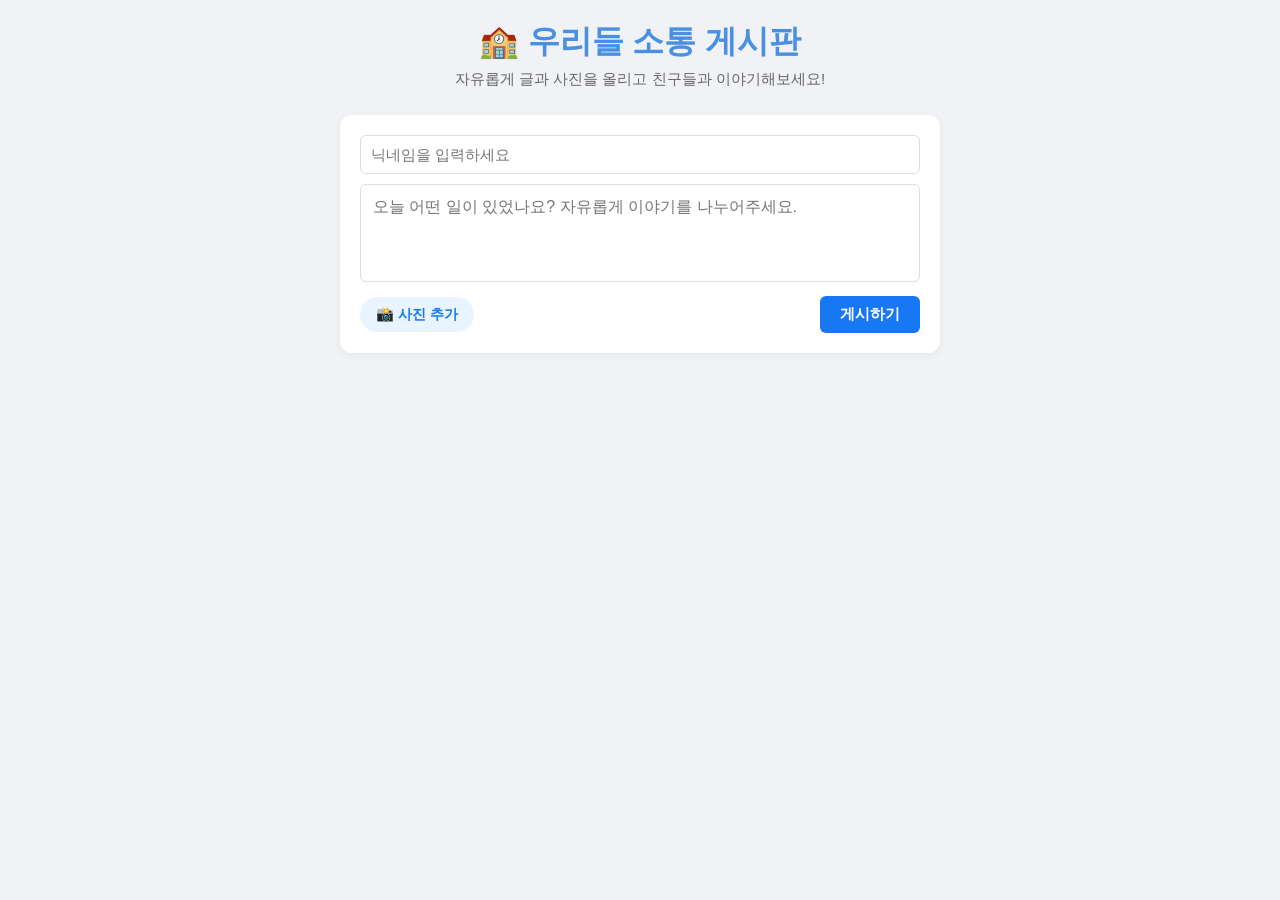
==== index.html @ c6dcbeb1 "Add files via upload" ====
<!DOCTYPE html>
<html lang="ko">
<head>
    <meta charset="UTF-8">
    <meta name="viewport" content="width=device-width, initial-scale=1.0">
    <title>학생 소통 게시판</title>
    <link rel="stylesheet" href="style.css">
</head>
<body>

    <div class="container">
        <header>
            <h1>🏫 우리들 소통 게시판</h1>
            <p>자유롭게 글과 사진을 올리고 친구들과 이야기해보세요!</p>
        </header>

        <!-- 게시글 작성 구역 -->
        <section class="write-section">
            <input type="text" id="username" placeholder="닉네임을 입력하세요" required>
            <textarea id="content" placeholder="오늘 어떤 일이 있었나요? 자유롭게 이야기를 나누어주세요." rows="4" required></textarea>
            
            <div class="write-bottom">
                <label for="image-input" class="file-label">📸 사진 추가</label>
                <input type="file" id="image-input" accept="image/*">
                <button id="submit-btn">게시하기</button>
            </div>
            <!-- 이미지 미리보기 -->
            <div id="image-preview-container" class="hidden">
                <img id="image-preview" src="" alt="미리보기">
                <button id="remove-img-btn">❌</button>
            </div>
        </section>

        <!-- 게시글 리스트 구역 -->
        <main id="board-feed">
            <!-- JS를 통해 게시글이 이곳에 동적으로 추가됩니다 -->
        </main>
    </div>

    <script src="script.js"></script>
</body>
</html>
---- style.css ----
* {
    box-sizing: border-box;
    margin: 0;
    padding: 0;
    font-family: 'Noto Sans KR', sans-serif;
}

body {
    background-color: #f0f2f5;
    color: #333;
    padding: 20px;
}

.container {
    max-width: 600px;
    margin: 0 auto;
}

header {
    text-align: center;
    margin-bottom: 25px;
}

header h1 {
    color: #4a90e2;
    margin-bottom: 5px;
}

header p {
    color: #666;
    font-size: 0.95rem;
}

/* 게시글 작성 UI */
.write-section {
    background: #fff;
    padding: 20px;
    border-radius: 12px;
    box-shadow: 0 2px 8px rgba(0,0,0,0.05);
    margin-bottom: 20px;
}

#username {
    width: 100%;
    padding: 10px;
    border: 1px solid #ddd;
    border-radius: 6px;
    margin-bottom: 10px;
    font-size: 0.95rem;
}

#content {
    width: 100%;
    padding: 12px;
    border: 1px solid #ddd;
    border-radius: 6px;
    resize: none;
    font-size: 1rem;
    margin-bottom: 10px;
}

.write-bottom {
    display: flex;
    justify-content: space-between;
    align-items: center;
}

.file-label {
    background-color: #e8f4ff;
    color: #1877f2;
    padding: 8px 16px;
    border-radius: 20px;
    cursor: pointer;
    font-weight: bold;
    font-size: 0.9rem;
    transition: background 0.2s;
}

.file-label:hover {
    background-color: #d0e8ff;
}

#image-input {
    display: none;
}

#submit-btn {
    background-color: #1877f2;
    color: white;
    border: none;
    padding: 8px 20px;
    border-radius: 6px;
    font-weight: bold;
    cursor: pointer;
    font-size: 0.95rem;
}

#submit-btn:hover {
    background-color: #145dbf;
}

/* 이미지 미리보기 구역 */
#image-preview-container {
    position: relative;
    margin-top: 10px;
    max-height: 200px;
    overflow: hidden;
    border-radius: 8px;
}

#image-preview {
    width: 100%;
    display: block;
    object-fit: cover;
}

#remove-img-btn {
    position: absolute;
    top: 5px;
    right: 5px;
    background: rgba(0,0,0,0.6);
    color: white;
    border: none;
    border-radius: 50%;
    width: 25px;
    height: 25px;
    cursor: pointer;
}

.hidden {
    display: none !important;
}

/* 게시글 피드 UI */
.post {
    background: white;
    border-radius: 12px;
    padding: 20px;
    margin-bottom: 20px;
    box-shadow: 0 2px 8px rgba(0,0,0,0.05);
}

.post-header {
    margin-bottom: 12px;
}

.post-author {
    font-weight: bold;
    color: #222;
}

.post-time {
    font-size: 0.8rem;
    color: #888;
    margin-top: 2px;
}

.post-text {
    font-size: 1rem;
    line-height: 1.5;
    margin-bottom: 12px;
    white-space: pre-wrap;
}

.post-img {
    width: 100%;
    max-height: 400px;
    object-fit: cover;
    border-radius: 8px;
    margin-bottom: 12px;
}

/* 반응 버튼 (좋아요 등) */
.post-actions {
    border-top: 1px solid #eee;
    border-bottom: 1px solid #eee;
    padding: 8px 0;
    display: flex;
    gap: 15px;
    margin-bottom: 12px;
}

.action-btn {
    background: none;
    border: none;
    color: #65676b;
    font-size: 0.9rem;
    cursor: pointer;
    font-weight: bold;
    display: flex;
    align-items: center;
    gap: 5px;
}

.action-btn.liked {
    color: #e0245e;
}

/* 댓글 구역 */
.comments-section {
    background: #f8f9fa;
    padding: 12px;
    border-radius: 8px;
}

.comment-list {
    list-style: none;
    margin-bottom: 10px;
}

.comment-item {
    font-size: 0.9rem;
    margin-bottom: 6px;
    line-height: 1.4;
}

.comment-user {
    font-weight: bold;
    margin-right: 5px;
}

.comment-input-box {
    display: flex;
    gap: 8px;
}

.comment-input {
    flex: 1;
    padding: 6px 10px;
    border: 1px solid #ddd;
    border-radius: 20px;
    font-size: 0.85rem;
}

.comment-submit {
    background: #4a90e2;
    color: white;
    border: none;
    padding: 4px 12px;
    border-radius: 20px;
    font-size: 0.85rem;
    cursor: pointer;
}
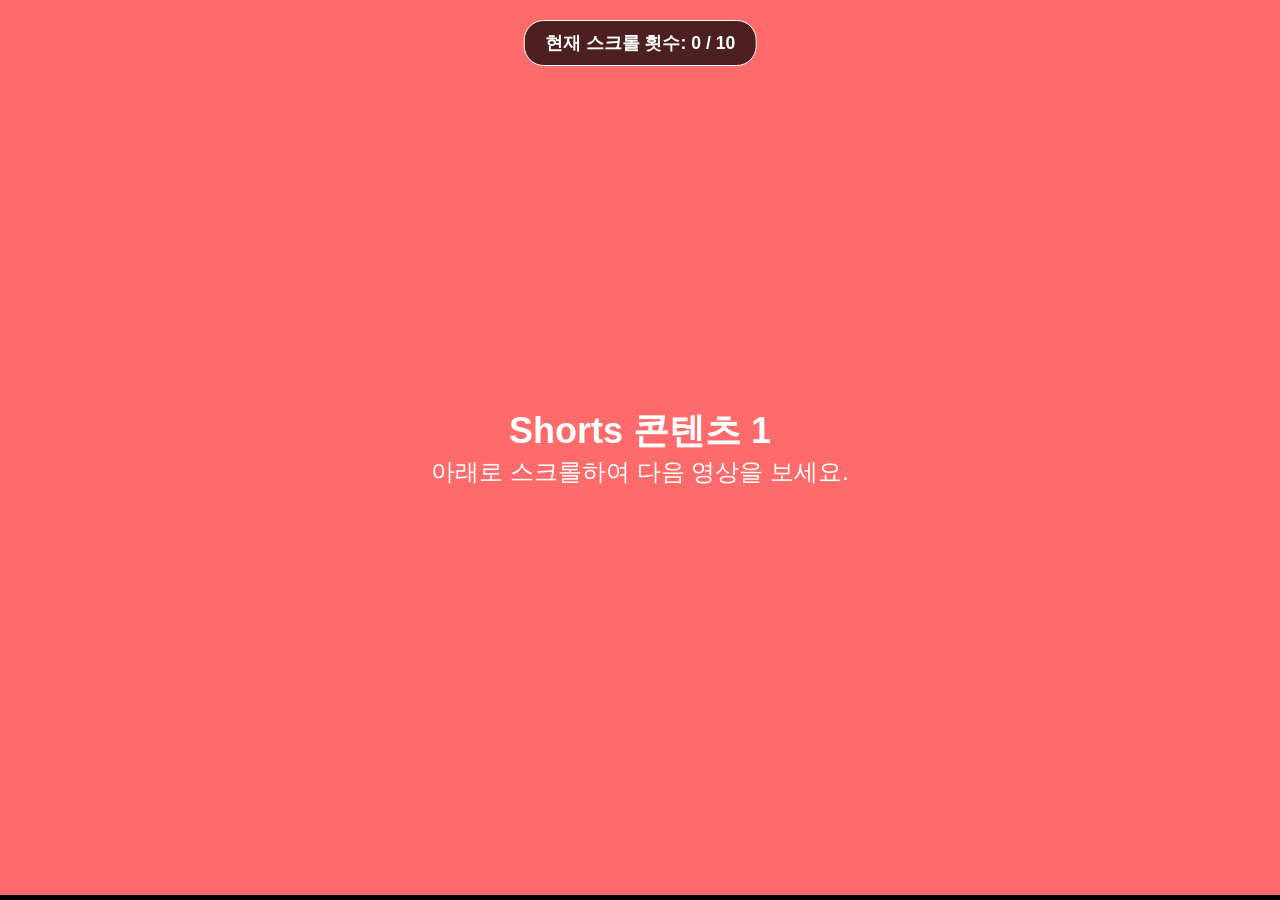
==== commit 9f558746: "Add files via upload" ====
--- a/index.html
+++ b/index.html
@@ -3,38 +3,33 @@
 <head>
     <meta charset="UTF-8">
     <meta name="viewport" content="width=device-width, initial-scale=1.0">
-    <title>학생 소통 게시판</title>
+    <title>숏폼 중독 방지 타이머</title>
     <link rel="stylesheet" href="style.css">
 </head>
 <body>
 
-    <div class="container">
-        <header>
-            <h1>🏫 우리들 소통 게시판</h1>
-            <p>자유롭게 글과 사진을 올리고 친구들과 이야기해보세요!</p>
-        </header>
+    <!-- 상단 스크롤 횟수 표시 바 -->
+    <div class="counter-badge">
+        현재 스크롤 횟수: <span id="scroll-count">0</span> / 10
+    </div>
 
-        <!-- 게시글 작성 구역 -->
-        <section class="write-section">
-            <input type="text" id="username" placeholder="닉네임을 입력하세요" required>
-            <textarea id="content" placeholder="오늘 어떤 일이 있었나요? 자유롭게 이야기를 나누어주세요." rows="4" required></textarea>
-            
-            <div class="write-bottom">
-                <label for="image-input" class="file-label">📸 사진 추가</label>
-                <input type="file" id="image-input" accept="image/*">
-                <button id="submit-btn">게시하기</button>
-            </div>
-            <!-- 이미지 미리보기 -->
-            <div id="image-preview-container" class="hidden">
-                <img id="image-preview" src="" alt="미리보기">
-                <button id="remove-img-btn">❌</button>
-            </div>
-        </section>
+    <!-- 숏폼 피드 컨테이너 -->
+    <div id="feed-container">
+        <!-- 초기 콘텐츠 1개 -->
+        <div class="short-video-card" style="background-color: #ff6b6b;">
+            <h2>Shorts 콘텐츠 1</h2>
+            <p>아래로 스크롤하여 다음 영상을 보세요.</p>
+        </div>
+    </div>
 
-        <!-- 게시글 리스트 구역 -->
-        <main id="board-feed">
-            <!-- JS를 통해 게시글이 이곳에 동적으로 추가됩니다 -->
-        </main>
+    <!-- 10회 제한 경고 모달창 -->
+    <div id="warning-modal" class="modal hidden">
+        <div class="modal-content">
+            <h2>⚠️ 숏폼 과몰입 경고 ⚠️</h2>
+            <p>오늘 지정한 10회의 스크롤 제한을 모두 소모하셨습니다.</p>
+            <p>도파민 과다 분비를 막기 위해 추가 로드가 차단됩니다. 이제 스마트폰을 내려놓고 잠시 휴식을 취해보세요!</p>
+            <button id="close-btn" onclick="location.reload()">다시 시작하기</button>
+        </div>
     </div>
 
     <script src="script.js"></script>
--- a/style.css
+++ b/style.css
@@ -1,243 +1,95 @@
 * {
-    box-sizing: border-box;
     margin: 0;
     padding: 0;
-    font-family: 'Noto Sans KR', sans-serif;
+    box-sizing: border-box;
 }
 
 body {
-    background-color: #f0f2f5;
-    color: #333;
-    padding: 20px;
+    font-family: 'Arial', sans-serif;
+    background-color: #000;
+    color: #fff;
+    overflow-x: hidden;
 }
 
-.container {
-    max-width: 600px;
-    margin: 0 auto;
+/* 상단 카운터 배지 */
+.counter-badge {
+    position: fixed;
+    top: 20px;
+    left: 50%;
+    transform: translateX(-50%);
+    background-color: rgba(0, 0, 0, 0.7);
+    padding: 10px 20px;
+    border-radius: 20px;
+    font-size: 1.1rem;
+    font-weight: bold;
+    border: 1px solid #fff;
+    z-index: 10;
 }
 
-header {
+/* 숏폼 카드 스타일 (화면 하나를 꽉 채움) */
+.short-video-card {
+    width: 100vw;
+    height: 100vh;
+    display: flex;
+    flex-direction: column;
+    justify-content: center;
+    align-items: center;
+    font-size: 1.5rem;
     text-align: center;
-    margin-bottom: 25px;
+    border-bottom: 5px solid #000;
 }
 
-header h1 {
-    color: #4a90e2;
-    margin-bottom: 5px;
+/* 경고 모달창 스타일 */
+.modal {
+    position: fixed;
+    top: 0;
+    left: 0;
+    width: 100vw;
+    height: 100vh;
+    background-color: rgba(0, 0, 0, 0.9);
+    display: flex;
+    justify-content: center;
+    align-items: center;
+    z-index: 100;
 }
 
-header p {
-    color: #666;
-    font-size: 0.95rem;
+.modal-content {
+    background-color: #222;
+    padding: 30px;
+    border-radius: 15px;
+    text-align: center;
+    max-width: 400px;
+    border: 2px solid #ff4757;
 }
 
-/* 게시글 작성 UI */
-.write-section {
-    background: #fff;
-    padding: 20px;
-    border-radius: 12px;
-    box-shadow: 0 2px 8px rgba(0,0,0,0.05);
-    margin-bottom: 20px;
+.modal-content h2 {
+    color: #ff4757;
+    margin-bottom: 15px;
 }
 
-#username {
-    width: 100%;
-    padding: 10px;
-    border: 1px solid #ddd;
-    border-radius: 6px;
-    margin-bottom: 10px;
-    font-size: 0.95rem;
+.modal-content p {
+    font-size: 1rem;
+    line-height: 1.6;
+    margin-bottom: 20px;
+    color: #ddd;
 }
 
-#content {
-    width: 100%;
-    padding: 12px;
-    border: 1px solid #ddd;
-    border-radius: 6px;
-    resize: none;
+#close-btn {
+    background-color: #ff4757;
+    color: white;
+    border: none;
+    padding: 10px 20px;
     font-size: 1rem;
-    margin-bottom: 10px;
+    border-radius: 5px;
+    cursor: pointer;
+    font-weight: bold;
 }
 
-.write-bottom {
-    display: flex;
-    justify-content: space-between;
-    align-items: center;
+#close-btn:hover {
+    background-color: #ff6b81;
 }
 
-.file-label {
-    background-color: #e8f4ff;
-    color: #1877f2;
-    padding: 8px 16px;
-    border-radius: 20px;
-    cursor: pointer;
-    font-weight: bold;
-    font-size: 0.9rem;
-    transition: background 0.2s;
-}
-
-.file-label:hover {
-    background-color: #d0e8ff;
-}
-
-#image-input {
-    display: none;
-}
-
-#submit-btn {
-    background-color: #1877f2;
-    color: white;
-    border: none;
-    padding: 8px 20px;
-    border-radius: 6px;
-    font-weight: bold;
-    cursor: pointer;
-    font-size: 0.95rem;
-}
-
-#submit-btn:hover {
-    background-color: #145dbf;
-}
-
-/* 이미지 미리보기 구역 */
-#image-preview-container {
-    position: relative;
-    margin-top: 10px;
-    max-height: 200px;
-    overflow: hidden;
-    border-radius: 8px;
-}
-
-#image-preview {
-    width: 100%;
-    display: block;
-    object-fit: cover;
-}
-
-#remove-img-btn {
-    position: absolute;
-    top: 5px;
-    right: 5px;
-    background: rgba(0,0,0,0.6);
-    color: white;
-    border: none;
-    border-radius: 50%;
-    width: 25px;
-    height: 25px;
-    cursor: pointer;
-}
-
+/* 숨김 처리용 클래스 */
 .hidden {
     display: none !important;
-}
-
-/* 게시글 피드 UI */
-.post {
-    background: white;
-    border-radius: 12px;
-    padding: 20px;
-    margin-bottom: 20px;
-    box-shadow: 0 2px 8px rgba(0,0,0,0.05);
-}
-
-.post-header {
-    margin-bottom: 12px;
-}
-
-.post-author {
-    font-weight: bold;
-    color: #222;
-}
-
-.post-time {
-    font-size: 0.8rem;
-    color: #888;
-    margin-top: 2px;
-}
-
-.post-text {
-    font-size: 1rem;
-    line-height: 1.5;
-    margin-bottom: 12px;
-    white-space: pre-wrap;
-}
-
-.post-img {
-    width: 100%;
-    max-height: 400px;
-    object-fit: cover;
-    border-radius: 8px;
-    margin-bottom: 12px;
-}
-
-/* 반응 버튼 (좋아요 등) */
-.post-actions {
-    border-top: 1px solid #eee;
-    border-bottom: 1px solid #eee;
-    padding: 8px 0;
-    display: flex;
-    gap: 15px;
-    margin-bottom: 12px;
-}
-
-.action-btn {
-    background: none;
-    border: none;
-    color: #65676b;
-    font-size: 0.9rem;
-    cursor: pointer;
-    font-weight: bold;
-    display: flex;
-    align-items: center;
-    gap: 5px;
-}
-
-.action-btn.liked {
-    color: #e0245e;
-}
-
-/* 댓글 구역 */
-.comments-section {
-    background: #f8f9fa;
-    padding: 12px;
-    border-radius: 8px;
-}
-
-.comment-list {
-    list-style: none;
-    margin-bottom: 10px;
-}
-
-.comment-item {
-    font-size: 0.9rem;
-    margin-bottom: 6px;
-    line-height: 1.4;
-}
-
-.comment-user {
-    font-weight: bold;
-    margin-right: 5px;
-}
-
-.comment-input-box {
-    display: flex;
-    gap: 8px;
-}
-
-.comment-input {
-    flex: 1;
-    padding: 6px 10px;
-    border: 1px solid #ddd;
-    border-radius: 20px;
-    font-size: 0.85rem;
-}
-
-.comment-submit {
-    background: #4a90e2;
-    color: white;
-    border: none;
-    padding: 4px 12px;
-    border-radius: 20px;
-    font-size: 0.85rem;
-    cursor: pointer;
 }
